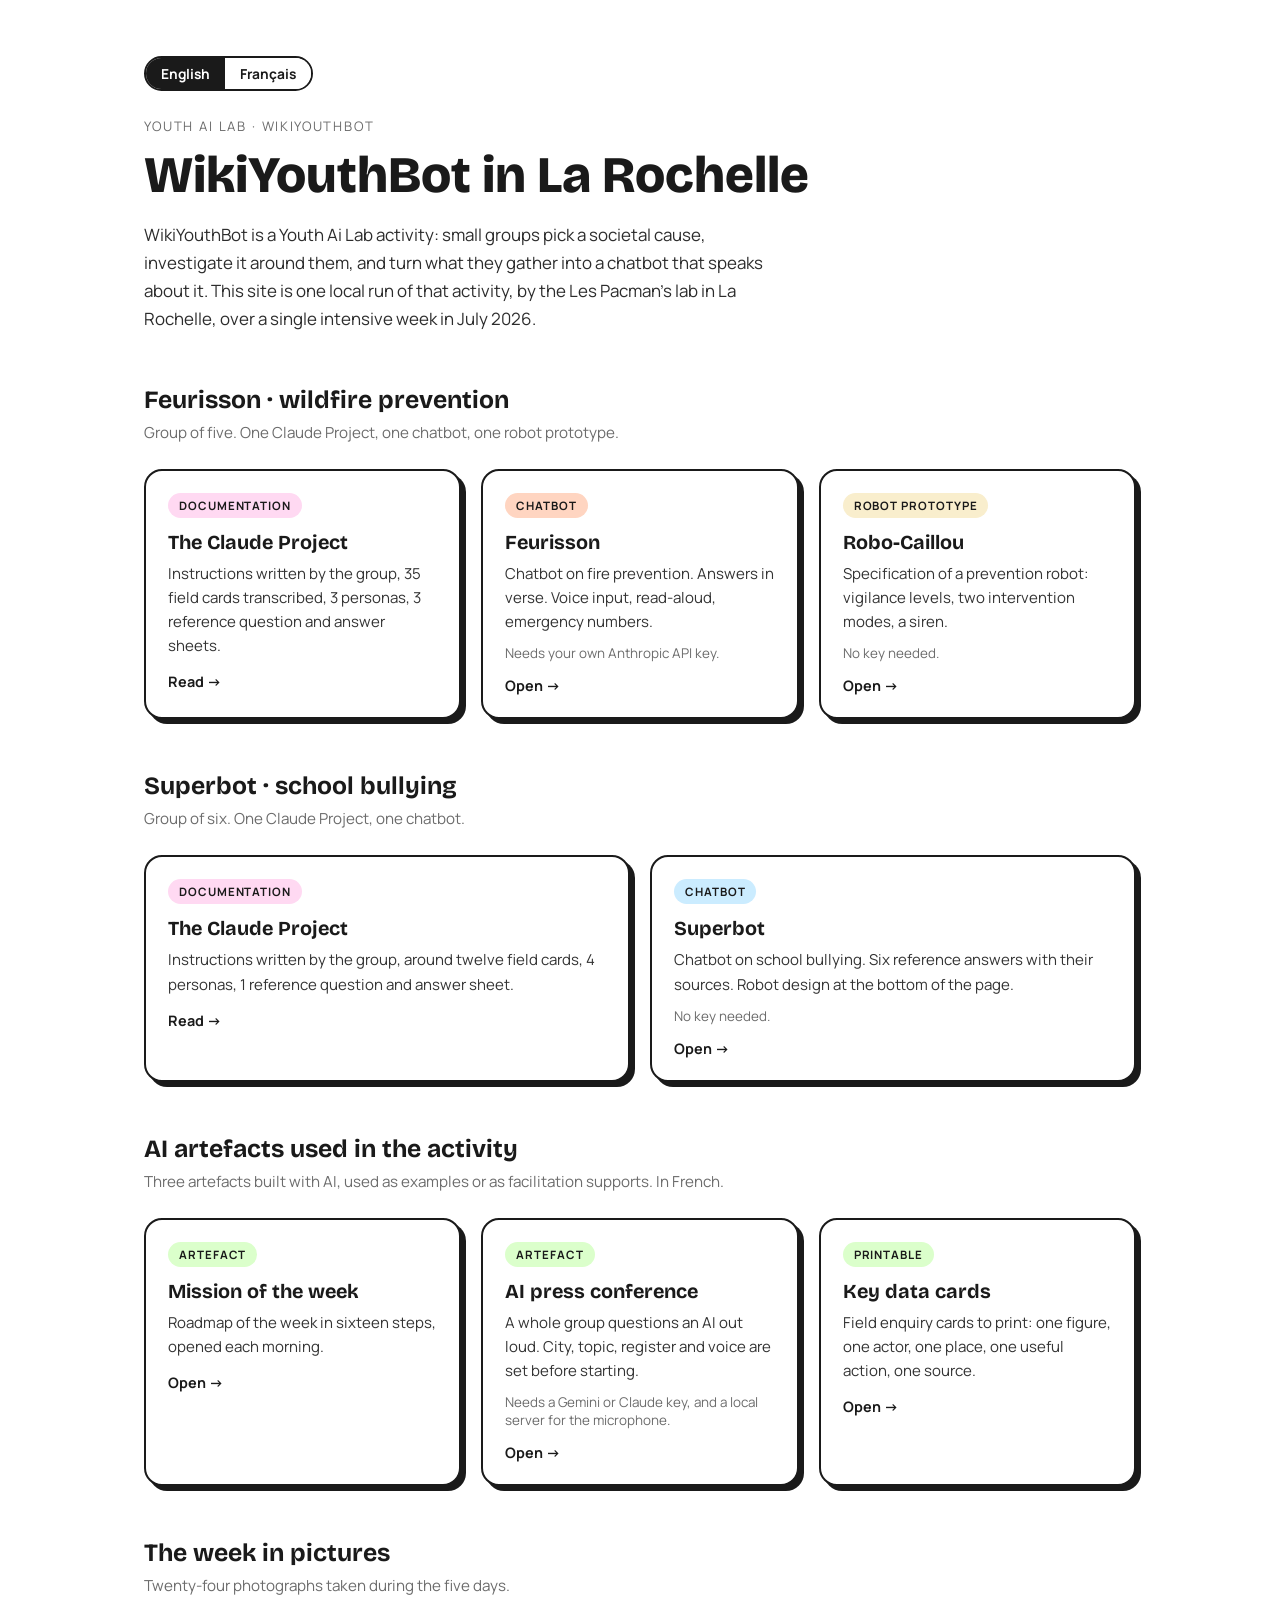
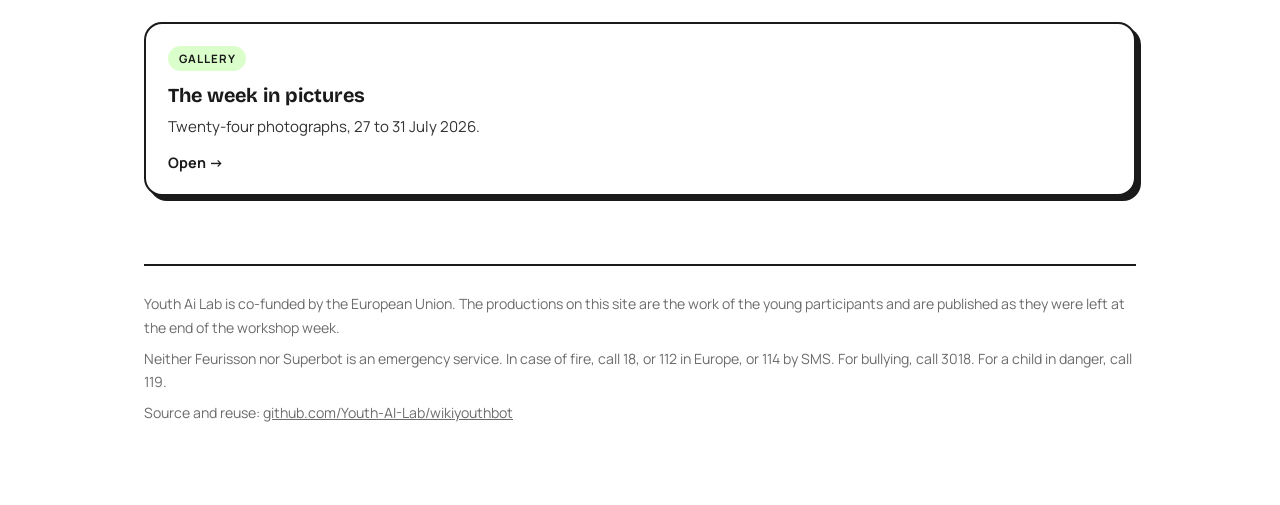
==== index.html @ 66858798 "Landing: shorter factual descriptions, gallery moved to the end" ====
<!DOCTYPE html>
<html lang="en">
<head>
<meta charset="UTF-8">
<meta name="viewport" content="width=device-width, initial-scale=1">
<title>Youth Ai Lab · WikiYouthBot</title>
<link rel="icon" href="favicon.svg">
<link rel="stylesheet" href="style.css">
<meta name="description" content="Two chatbots built by young people in La Rochelle, on wildfire prevention and school bullying, with the tools used to build them.">
<meta property="og:type" content="website">
<meta property="og:site_name" content="Youth Ai Lab">
<meta property="og:title" content="WikiYouthBot in La Rochelle">
<meta property="og:description" content="Two chatbots built by young people, on wildfire prevention and school bullying, with the tools used to build them.">
<meta property="og:url" content="https://youth-ai-lab.github.io/wikiyouthbot/">
<meta property="og:image" content="https://youth-ai-lab.github.io/wikiyouthbot/og.png">
<meta property="og:image:width" content="1200">
<meta property="og:image:height" content="630">
<meta property="og:image:alt" content="WikiYouthBot in La Rochelle, with the Feurisson flame mascot.">
<meta name="twitter:card" content="summary_large_image">
<meta name="twitter:title" content="WikiYouthBot in La Rochelle">
<meta name="twitter:description" content="Two chatbots built by young people, on wildfire prevention and school bullying.">
<meta name="twitter:image" content="https://youth-ai-lab.github.io/wikiyouthbot/og.png">
</head>
<body data-lang="en">
<div class="wrap">
  <div class="langbar" role="group" aria-label="Language">
    <button type="button" data-set="en" aria-pressed="true">English</button>
    <button type="button" data-set="fr" aria-pressed="false">Français</button>
  </div>

  <header>
    <div class="kicker">Youth Ai Lab · WikiYouthBot</div>
    <h1>
      <span lang="en">WikiYouthBot in La Rochelle</span>
      <span lang="fr">WikiYouthBot à La Rochelle</span>
    </h1>
    <p class="lede">
      <span lang="en">WikiYouthBot is a Youth Ai Lab activity: small groups pick a societal cause, investigate it around them, and turn what they gather into a chatbot that speaks about it. This site is one local run of that activity, by the Les Pacman's lab in La Rochelle, over a single intensive week in July 2026.</span>
      <span lang="fr">WikiYouthBot est une activité Youth Ai Lab : de petits groupes choisissent une cause sociétale, enquêtent dessus autour d'eux, et transforment ce qu'ils récoltent en un chatbot qui en parle. Ce site est une déclinaison locale de cette activité, par le lab Les Pacman's à La Rochelle, sur une seule semaine intensive de juillet 2026.</span>
    </p>
  </header>

  <h2>
    <span lang="en">Feurisson · wildfire prevention</span>
    <span lang="fr">Feurisson · prévention des incendies</span>
  </h2>
  <p class="sub">
    <span lang="en">Group of five. One Claude Project, one chatbot, one robot prototype.</span>
    <span lang="fr">Groupe de cinq. Un Claude Project, un chatbot, un prototype de robot.</span>
  </p>

  <div class="grid">
    <a class="card" href="projects/feurisson/">
      <span class="tag t-doc"><span lang="en">Documentation</span><span lang="fr">Documentation</span></span>
      <h3><span lang="en">The Claude Project</span><span lang="fr">Le Claude Project</span></h3>
      <p>
        <span lang="en">Instructions written by the group, 35 field cards transcribed, 3 personas, 3 reference question and answer sheets.</span>
        <span lang="fr">Consignes écrites par le groupe, 35 fiches de terrain transcrites, 3 personas, 3 fiches question-réponse.</span>
      </p>
      <span class="more"><span lang="en">Read →</span><span lang="fr">Lire →</span></span>
    </a>

    <a class="card" href="france/feurisson/">
      <span class="tag t-fire"><span lang="en">Chatbot</span><span lang="fr">Chatbot</span></span>
      <h3>Feurisson</h3>
      <p>
        <span lang="en">Chatbot on fire prevention. Answers in verse. Voice input, read-aloud, emergency numbers.</span>
        <span lang="fr">Chatbot sur la prévention des incendies. Répond en vers. Entrée vocale, lecture à voix haute, numéros d'urgence.</span>
      </p>
      <span class="note"><span lang="en">Needs your own Anthropic API key.</span><span lang="fr">Demande votre propre clé API Anthropic.</span></span>
      <span class="more"><span lang="en">Open →</span><span lang="fr">Ouvrir →</span></span>
    </a>

    <a class="card" href="france/robo-caillou/">
      <span class="tag t-robot"><span lang="en">Robot prototype</span><span lang="fr">Prototype de robot</span></span>
      <h3>Robo-Caillou</h3>
      <p>
        <span lang="en">Specification of a prevention robot: vigilance levels, two intervention modes, a siren.</span>
        <span lang="fr">Spécification d'un robot de prévention : niveaux de vigilance, deux modes d'intervention, une sirène.</span>
      </p>
      <span class="note"><span lang="en">No key needed.</span><span lang="fr">Sans clé.</span></span>
      <span class="more"><span lang="en">Open →</span><span lang="fr">Ouvrir →</span></span>
    </a>

  </div>

  <h2>
    <span lang="en">Superbot · school bullying</span>
    <span lang="fr">Superbot · harcèlement scolaire</span>
  </h2>
  <p class="sub">
    <span lang="en">Group of six. One Claude Project, one chatbot.</span>
    <span lang="fr">Groupe de six. Un Claude Project, un chatbot.</span>
  </p>

  <div class="grid">
    <a class="card" href="projects/superbot/">
      <span class="tag t-doc"><span lang="en">Documentation</span><span lang="fr">Documentation</span></span>
      <h3><span lang="en">The Claude Project</span><span lang="fr">Le Claude Project</span></h3>
      <p>
        <span lang="en">Instructions written by the group, around twelve field cards, 4 personas, 1 reference question and answer sheet.</span>
        <span lang="fr">Consignes écrites par le groupe, une douzaine de fiches de terrain, 4 personas, 1 fiche question-réponse.</span>
      </p>
      <span class="more"><span lang="en">Read →</span><span lang="fr">Lire →</span></span>
    </a>

    <a class="card" href="france/superbot/">
      <span class="tag t-bully"><span lang="en">Chatbot</span><span lang="fr">Chatbot</span></span>
      <h3>Superbot</h3>
      <p>
        <span lang="en">Chatbot on school bullying. Six reference answers with their sources. Robot design at the bottom of the page.</span>
        <span lang="fr">Chatbot sur le harcèlement scolaire. Six réponses de référence avec leurs sources. Le robot imaginé par le groupe est en bas de page.</span>
      </p>
      <span class="note"><span lang="en">No key needed.</span><span lang="fr">Sans clé.</span></span>
      <span class="more"><span lang="en">Open →</span><span lang="fr">Ouvrir →</span></span>
    </a>

  </div>

  <h2>
    <span lang="en">AI artefacts used in the activity</span>
    <span lang="fr">Les artefacts IA utilisés dans l'activité</span>
  </h2>
  <p class="sub">
    <span lang="en">Three artefacts built with AI, used as examples or as facilitation supports. In French.</span>
    <span lang="fr">Trois artefacts construits avec l'IA, utilisés comme exemple ou comme facilitateur. En français.</span>
  </p>

  <div class="grid">
    <a class="card" href="tools/mission/">
      <span class="tag t-kit"><span lang="en">Artefact</span><span lang="fr">Artefact</span></span>
      <h3><span lang="en">Mission of the week</span><span lang="fr">La mission de la semaine</span></h3>
      <p>
        <span lang="en">Roadmap of the week in sixteen steps, opened each morning.</span>
        <span lang="fr">Feuille de route de la semaine en seize étapes, ouverte chaque matin.</span>
      </p>
      <span class="more"><span lang="en">Open →</span><span lang="fr">Ouvrir →</span></span>
    </a>

    <a class="card" href="tools/press-conference/">
      <span class="tag t-kit"><span lang="en">Artefact</span><span lang="fr">Artefact</span></span>
      <h3><span lang="en">AI press conference</span><span lang="fr">La conférence de presse IA</span></h3>
      <p>
        <span lang="en">A whole group questions an AI out loud. City, topic, register and voice are set before starting.</span>
        <span lang="fr">Un groupe entier interroge une IA à voix haute. Ville, sujet, registre et voix se règlent avant de commencer.</span>
      </p>
      <span class="note"><span lang="en">Needs a Gemini or Claude key, and a local server for the microphone.</span><span lang="fr">Demande une clé Gemini ou Claude, et un serveur local pour le micro.</span></span>
      <span class="more"><span lang="en">Open →</span><span lang="fr">Ouvrir →</span></span>
    </a>

    <a class="card" href="tools/key-data-cards/">
      <span class="tag t-kit"><span lang="en">Printable</span><span lang="fr">Imprimable</span></span>
      <h3><span lang="en">Key data cards</span><span lang="fr">Les bristols données clés</span></h3>
      <p>
        <span lang="en">Field enquiry cards to print: one figure, one actor, one place, one useful action, one source.</span>
        <span lang="fr">Fiches d'enquête à imprimer : un chiffre, un acteur, un lieu, un geste utile, une source.</span>
      </p>
      <span class="more"><span lang="en">Open →</span><span lang="fr">Ouvrir →</span></span>
    </a>
  </div>

  <h2>
    <span lang="en">The week in pictures</span>
    <span lang="fr">La semaine en images</span>
  </h2>
  <p class="sub">
    <span lang="en">Twenty-four photographs taken during the five days.</span>
    <span lang="fr">Vingt-quatre photographies prises pendant les cinq jours.</span>
  </p>

  <div class="grid">
    <a class="card" href="gallery/">
      <span class="tag t-kit"><span lang="en">Gallery</span><span lang="fr">Galerie</span></span>
      <h3><span lang="en">The week in pictures</span><span lang="fr">La semaine en images</span></h3>
      <p>
        <span lang="en">Twenty-four photographs, 27 to 31 July 2026.</span>
        <span lang="fr">Vingt-quatre photographies, du 27 au 31 juillet 2026.</span>
      </p>
      <span class="more"><span lang="en">Open →</span><span lang="fr">Ouvrir →</span></span>
    </a>
  </div>

  <footer>
    <p>
      <span lang="en">Youth Ai Lab is co-funded by the European Union. The productions on this site are the work of the young participants and are published as they were left at the end of the workshop week.</span>
      <span lang="fr">Youth Ai Lab est cofinancé par l'Union européenne. Les productions de ce site sont le travail des jeunes participants et sont publiées telles qu'ils les ont laissées à la fin de la semaine.</span>
    </p>
    <p>
      <span lang="en">Neither Feurisson nor Superbot is an emergency service. In case of fire, call 18, or 112 in Europe, or 114 by SMS. For bullying, call 3018. For a child in danger, call 119.</span>
      <span lang="fr">Ni Feurisson ni Superbot ne sont des services de secours. En cas d'incendie, appelez le 18, le 112 en Europe, ou le 114 par SMS. Pour le harcèlement, le 3018. Pour un enfant en danger, le 119.</span>
    </p>
    <p>
      <span lang="en">Source and reuse: </span><span lang="fr">Sources et réutilisation : </span><a href="https://github.com/Youth-AI-Lab/wikiyouthbot">github.com/Youth-AI-Lab/wikiyouthbot</a>
    </p>
  </footer>
</div>

<script>
(function(){
  var boutons = document.querySelectorAll('.langbar button');
  function appliquer(l){
    document.body.dataset.lang = l;
    document.documentElement.lang = l;
    boutons.forEach(function(o){ o.setAttribute('aria-pressed', String(o.dataset.set === l)); });
  }
  boutons.forEach(function(b){
    b.addEventListener('click', function(){
      appliquer(b.dataset.set);
      try { localStorage.setItem('wyb-lang', b.dataset.set); } catch (e) {}
    });
  });
  var memo;
  try { memo = localStorage.getItem('wyb-lang'); } catch (e) {}
  if (memo === 'fr' || memo === 'en') { appliquer(memo); }
})();
</script>
</body>
</html>
---- style.css ----
@import url('https://fonts.googleapis.com/css2?family=Bricolage+Grotesque:wght@400;500;700;800&family=Manrope:wght@400;500;600;700&display=swap');

:root {
  --bg: #ffffff;
  --ink: #1a1a1a;
  --soft: #6c6c6c;
  --green-soft: #dbffcb;
  --pink-soft: #ffd9f2;
  --yellow-soft: #f9eecd;
  --orange-soft: #ffd5c1;
  --blue-soft: #cbecff;
}

* { box-sizing: border-box; margin: 0; padding: 0; }

html, body {
  background: var(--bg);
  font-family: 'Manrope', system-ui, sans-serif;
  color: var(--ink);
}

.wrap { max-width: 1040px; margin: 0 auto; padding: 56px 24px 80px; }

.langbar {
  display: inline-flex; border: 2px solid var(--ink); border-radius: 999px;
  overflow: hidden; margin-bottom: 26px;
}
.langbar button {
  font: inherit; font-size: .86rem; font-weight: 700; padding: 6px 15px;
  border: 0; background: #fff; color: var(--ink); cursor: pointer;
}
.langbar button[aria-pressed="true"] { background: var(--ink); color: #fff; }

body[data-lang="en"] [lang="fr"], body[data-lang="fr"] [lang="en"] { display: none; }

header { margin-bottom: 44px; }

.kicker {
  font-size: .82rem; letter-spacing: .14em; text-transform: uppercase;
  color: var(--soft); margin-bottom: 14px;
}

h1 {
  font-family: 'Bricolage Grotesque', system-ui, sans-serif;
  font-size: clamp(2.1rem, 5vw, 3.2rem); font-weight: 800;
  line-height: 1.05; margin-bottom: 18px;
}

.lede { font-size: 1.06rem; line-height: 1.65; max-width: 62ch; color: #2c2c2c; }
.lede + .lede { margin-top: 14px; }

h2 {
  font-family: 'Bricolage Grotesque', system-ui, sans-serif;
  font-size: 1.55rem; font-weight: 700; margin: 52px 0 6px;
}

.sub { color: var(--soft); font-size: .95rem; margin-bottom: 24px; max-width: 68ch; line-height: 1.6; }

.grid { display: grid; grid-template-columns: repeat(auto-fit, minmax(272px, 1fr)); gap: 20px; }

.card {
  display: block; text-decoration: none; color: inherit; background: #fff;
  border: 2px solid var(--ink); border-radius: 18px; padding: 22px;
  box-shadow: 5px 5px 0 var(--ink);
  transition: transform .15s ease, box-shadow .15s ease;
}
.card:hover { transform: translate(-2px, -2px); box-shadow: 7px 7px 0 var(--ink); }

.card .tag {
  display: inline-block; font-size: .72rem; font-weight: 700; letter-spacing: .08em;
  text-transform: uppercase; padding: 5px 11px; border-radius: 999px; margin-bottom: 13px;
}
.t-fire { background: var(--orange-soft); }
.t-bully { background: var(--blue-soft); }
.t-robot { background: var(--yellow-soft); }
.t-doc { background: var(--pink-soft); }
.t-kit { background: var(--green-soft); }

.card h3 {
  font-family: 'Bricolage Grotesque', system-ui, sans-serif;
  font-size: 1.24rem; font-weight: 700; margin-bottom: 8px;
}
.card p { font-size: .94rem; line-height: 1.6; color: #333; }
.card .note { display: block; margin-top: 10px; font-size: .84rem; color: var(--soft); }
.card .more { margin-top: 14px; display: block; font-weight: 700; font-size: .9rem; }

footer {
  margin-top: 68px; padding-top: 26px; border-top: 2px solid var(--ink);
  font-size: .88rem; color: var(--soft); line-height: 1.65;
}
footer p + p { margin-top: 8px; }
footer a { color: inherit; }

@media (max-width: 640px) { .wrap { padding: 36px 18px 60px; } }
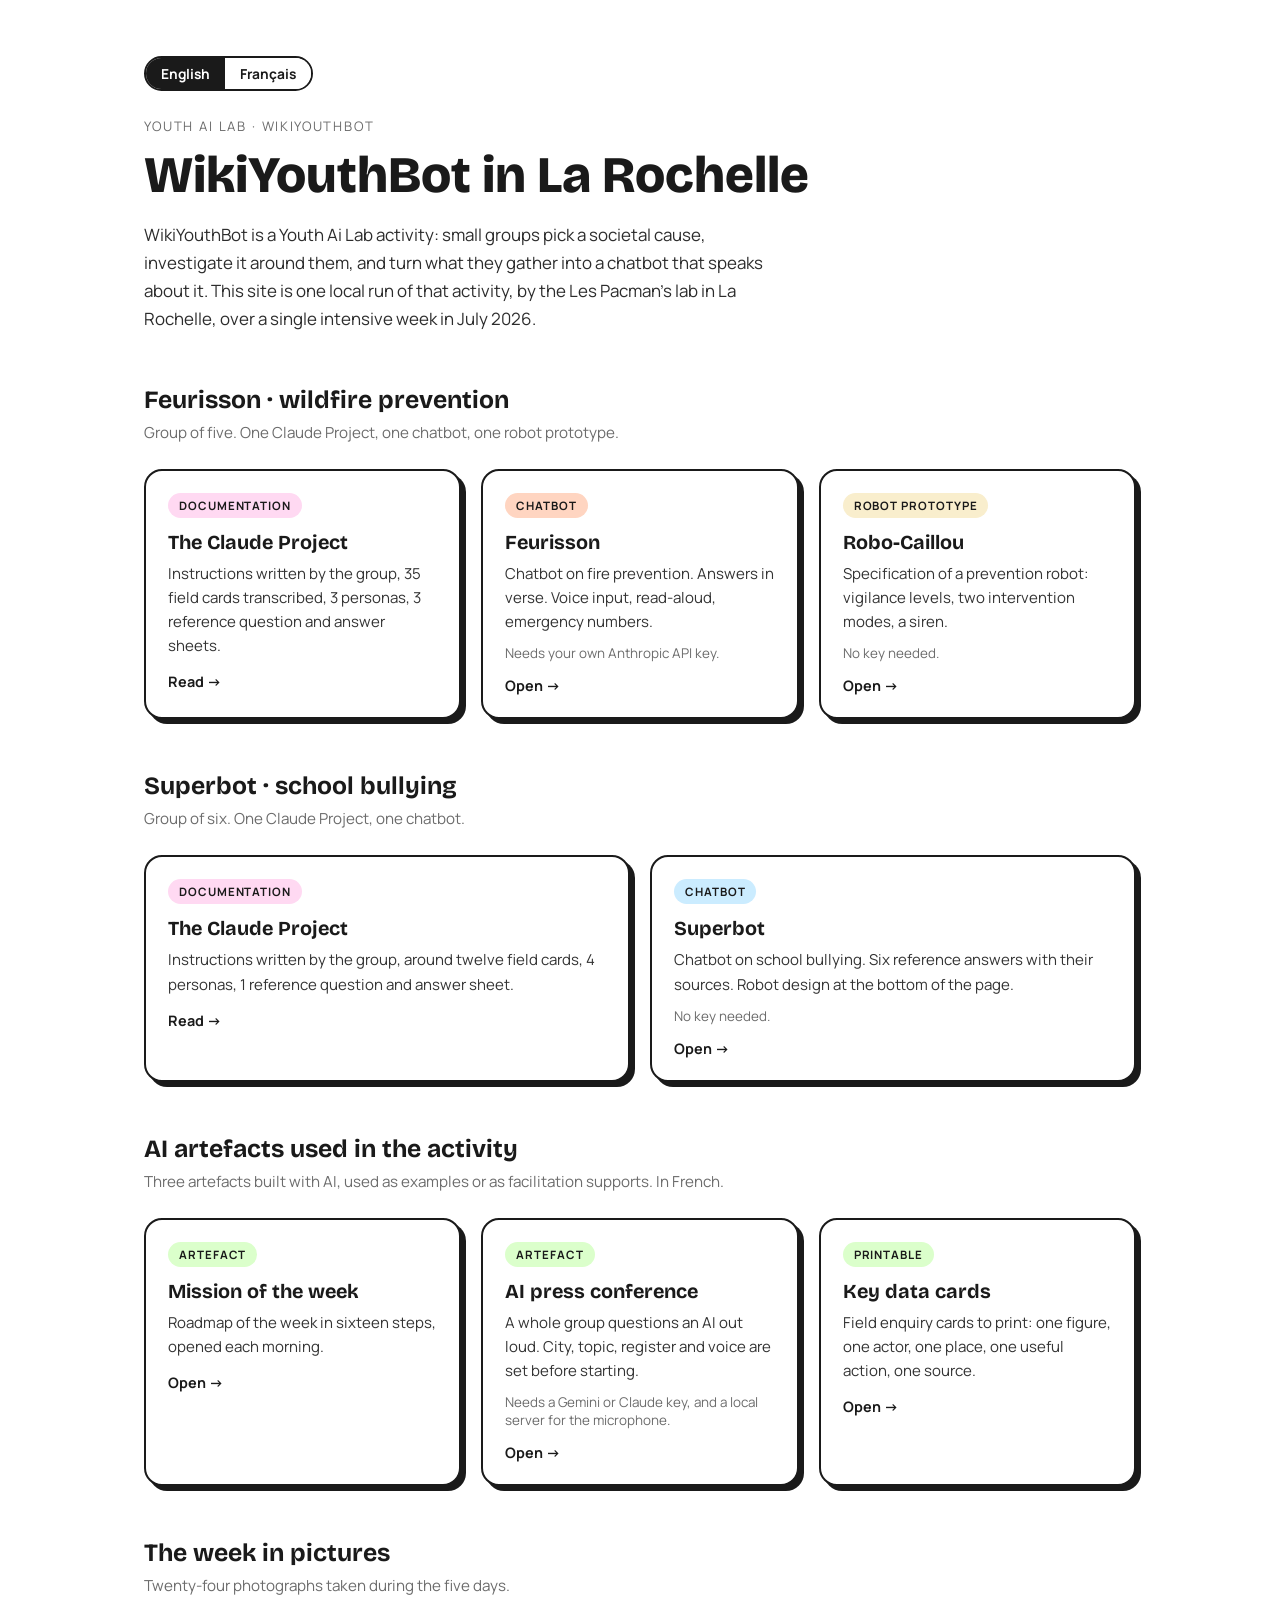
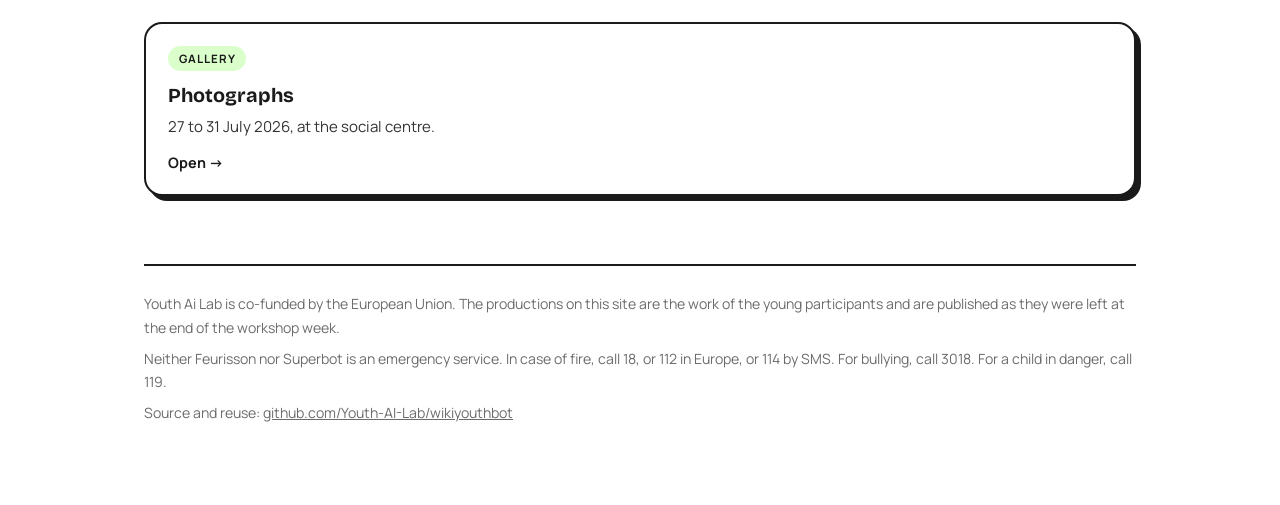
==== commit 2858cfe6: "Landing: remove the duplicate wording on the gallery card" ====
--- a/index.html
+++ b/index.html
@@ -171,10 +171,10 @@
   <div class="grid">
     <a class="card" href="gallery/">
       <span class="tag t-kit"><span lang="en">Gallery</span><span lang="fr">Galerie</span></span>
-      <h3><span lang="en">The week in pictures</span><span lang="fr">La semaine en images</span></h3>
-      <p>
-        <span lang="en">Twenty-four photographs, 27 to 31 July 2026.</span>
-        <span lang="fr">Vingt-quatre photographies, du 27 au 31 juillet 2026.</span>
+      <h3><span lang="en">Photographs</span><span lang="fr">Photographies</span></h3>
+      <p>
+        <span lang="en">27 to 31 July 2026, at the social centre.</span>
+        <span lang="fr">Du 27 au 31 juillet 2026, au centre social.</span>
       </p>
       <span class="more"><span lang="en">Open →</span><span lang="fr">Ouvrir →</span></span>
     </a>
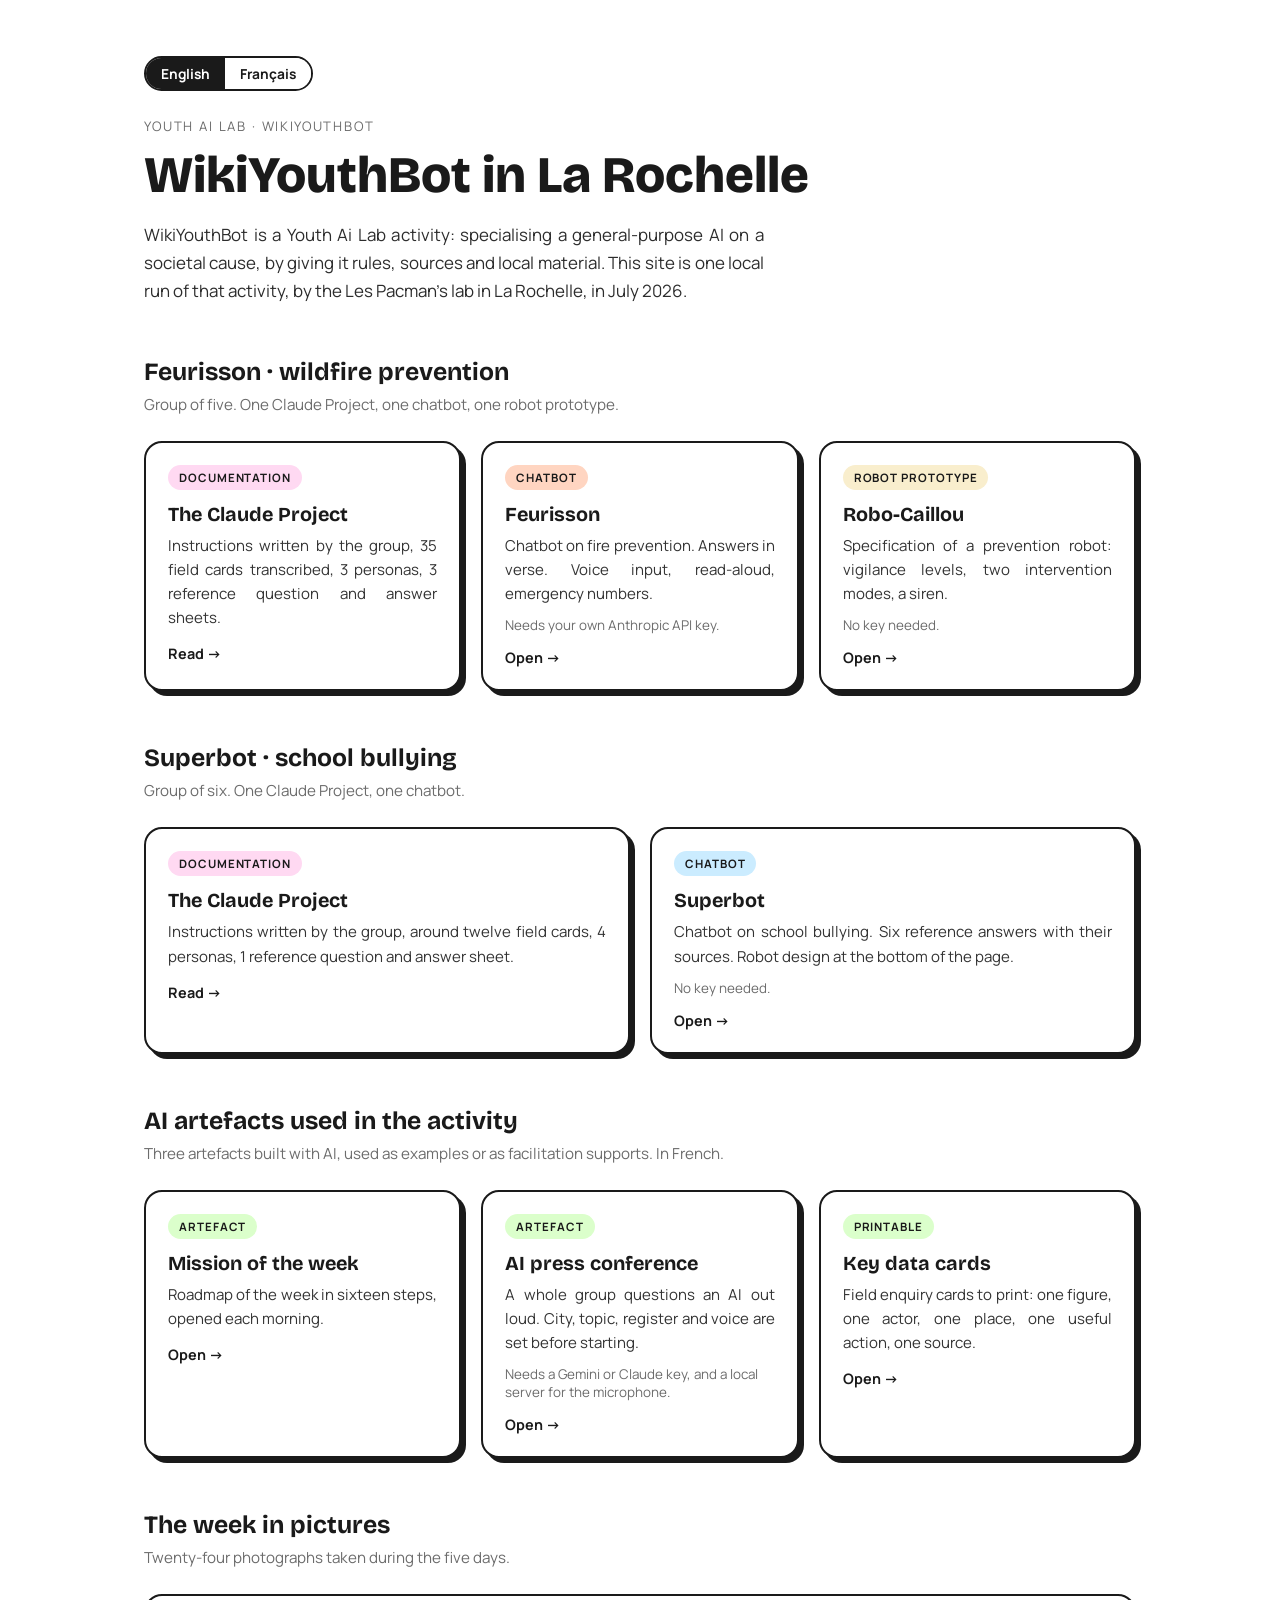
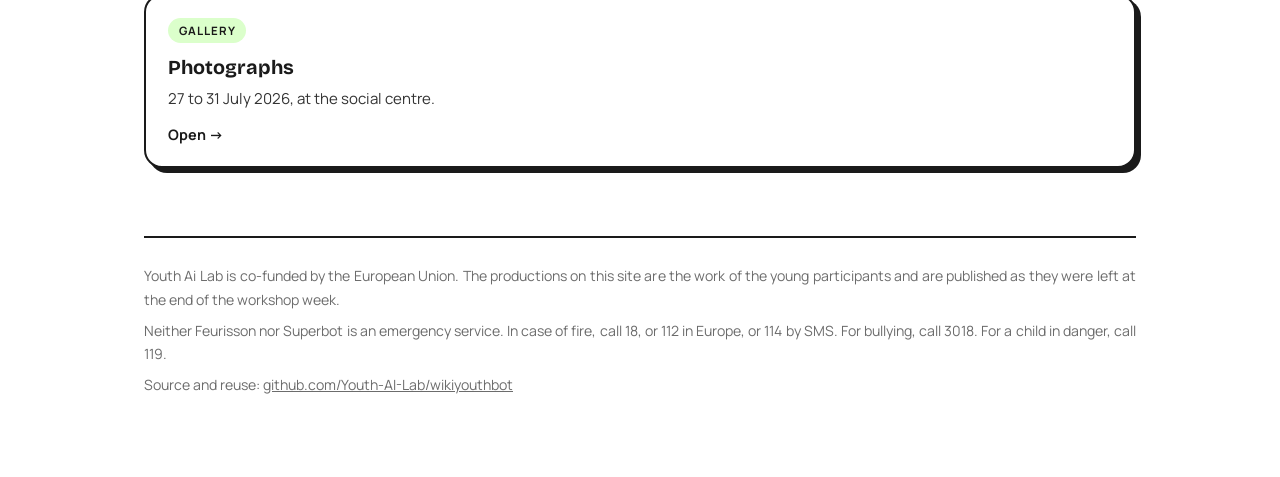
==== commit 712fdd15: "Landing: keep only the objective in the intro" ====
--- a/index.html
+++ b/index.html
@@ -35,8 +35,8 @@
       <span lang="fr">WikiYouthBot à La Rochelle</span>
     </h1>
     <p class="lede">
-      <span lang="en">WikiYouthBot is a Youth Ai Lab activity: small groups pick a societal cause, investigate it around them, and turn what they gather into a chatbot that speaks about it. This site is one local run of that activity, by the Les Pacman's lab in La Rochelle, over a single intensive week in July 2026.</span>
-      <span lang="fr">WikiYouthBot est une activité Youth Ai Lab : de petits groupes choisissent une cause sociétale, enquêtent dessus autour d'eux, et transforment ce qu'ils récoltent en un chatbot qui en parle. Ce site est une déclinaison locale de cette activité, par le lab Les Pacman's à La Rochelle, sur une seule semaine intensive de juillet 2026.</span>
+      <span lang="en">WikiYouthBot is a Youth Ai Lab activity: specialising a general-purpose AI on a societal cause, by giving it rules, sources and local material. This site is one local run of that activity, by the Les Pacman's lab in La Rochelle, in July 2026.</span>
+      <span lang="fr">WikiYouthBot est une activité Youth Ai Lab : spécialiser une IA généraliste sur une cause sociétale, en lui donnant des règles, des sources et une matière locale. Ce site est une déclinaison locale de cette activité, par le lab Les Pacman's à La Rochelle, en juillet 2026.</span>
     </p>
   </header>
 
--- a/style.css
+++ b/style.css
@@ -46,7 +46,8 @@
   line-height: 1.05; margin-bottom: 18px;
 }
 
-.lede { font-size: 1.06rem; line-height: 1.65; max-width: 62ch; color: #2c2c2c; }
+.lede { font-size: 1.06rem; line-height: 1.65; max-width: 62ch; color: #2c2c2c;
+        text-align: justify; text-justify: inter-word; hyphens: auto; }
 .lede + .lede { margin-top: 14px; }
 
 h2 {
@@ -54,7 +55,8 @@
   font-size: 1.55rem; font-weight: 700; margin: 52px 0 6px;
 }
 
-.sub { color: var(--soft); font-size: .95rem; margin-bottom: 24px; max-width: 68ch; line-height: 1.6; }
+.sub { color: var(--soft); font-size: .95rem; margin-bottom: 24px; max-width: 68ch; line-height: 1.6;
+       text-align: justify; text-justify: inter-word; hyphens: auto; }
 
 .grid { display: grid; grid-template-columns: repeat(auto-fit, minmax(272px, 1fr)); gap: 20px; }
 
@@ -80,13 +82,15 @@
   font-family: 'Bricolage Grotesque', system-ui, sans-serif;
   font-size: 1.24rem; font-weight: 700; margin-bottom: 8px;
 }
-.card p { font-size: .94rem; line-height: 1.6; color: #333; }
+.card p { font-size: .94rem; line-height: 1.6; color: #333;
+          text-align: justify; text-justify: inter-word; hyphens: auto; }
 .card .note { display: block; margin-top: 10px; font-size: .84rem; color: var(--soft); }
 .card .more { margin-top: 14px; display: block; font-weight: 700; font-size: .9rem; }
 
 footer {
   margin-top: 68px; padding-top: 26px; border-top: 2px solid var(--ink);
   font-size: .88rem; color: var(--soft); line-height: 1.65;
+  text-align: justify; text-justify: inter-word; hyphens: auto;
 }
 footer p + p { margin-top: 8px; }
 footer a { color: inherit; }
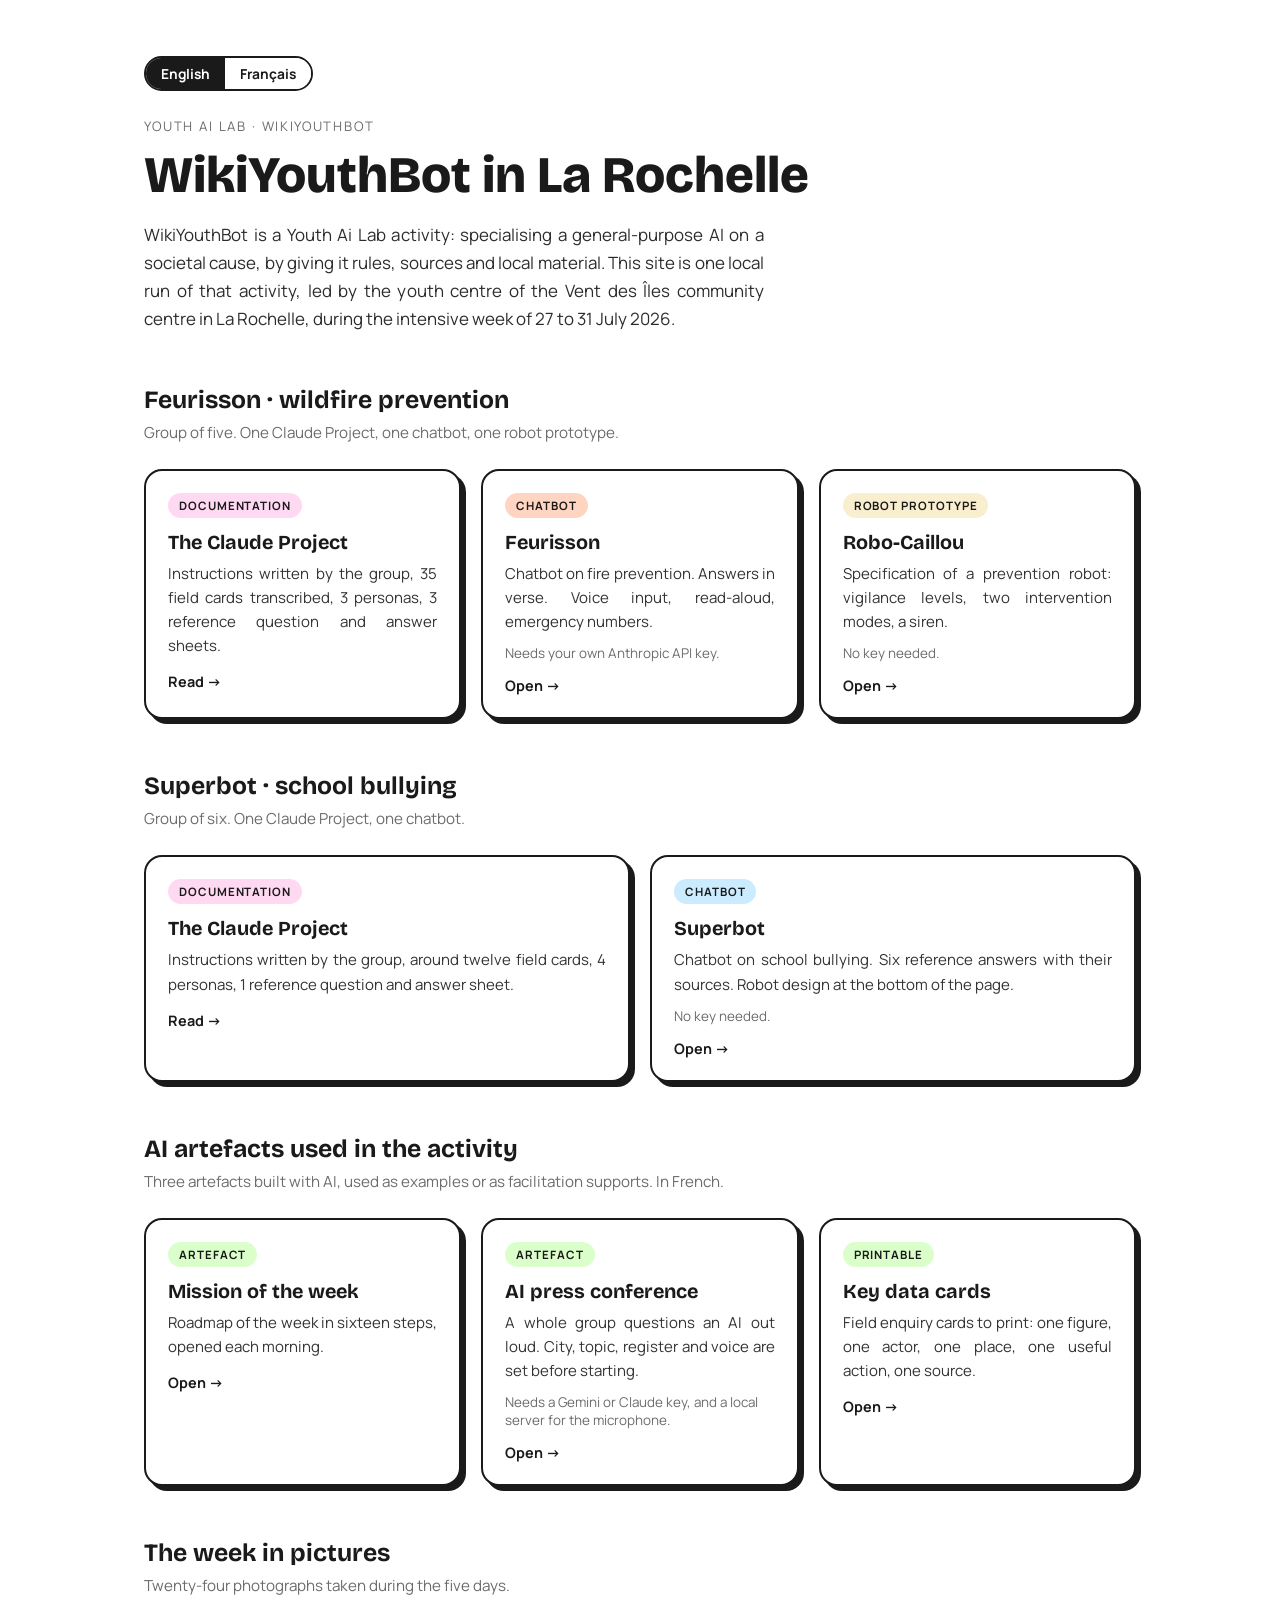
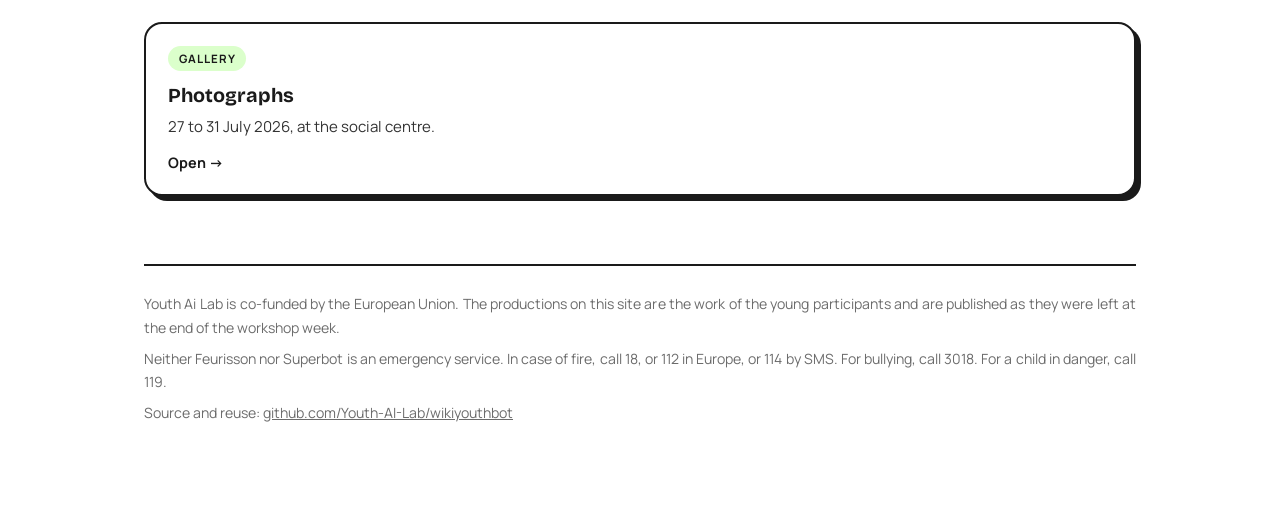
==== commit 36f26e90: "Landing: name the youth centre and the exact week" ====
--- a/index.html
+++ b/index.html
@@ -35,8 +35,8 @@
       <span lang="fr">WikiYouthBot à La Rochelle</span>
     </h1>
     <p class="lede">
-      <span lang="en">WikiYouthBot is a Youth Ai Lab activity: specialising a general-purpose AI on a societal cause, by giving it rules, sources and local material. This site is one local run of that activity, by the Les Pacman's lab in La Rochelle, in July 2026.</span>
-      <span lang="fr">WikiYouthBot est une activité Youth Ai Lab : spécialiser une IA généraliste sur une cause sociétale, en lui donnant des règles, des sources et une matière locale. Ce site est une déclinaison locale de cette activité, par le lab Les Pacman's à La Rochelle, en juillet 2026.</span>
+      <span lang="en">WikiYouthBot is a Youth Ai Lab activity: specialising a general-purpose AI on a societal cause, by giving it rules, sources and local material. This site is one local run of that activity, led by the youth centre of the Vent des Îles community centre in La Rochelle, during the intensive week of 27 to 31 July 2026.</span>
+      <span lang="fr">WikiYouthBot est une activité Youth Ai Lab : spécialiser une IA généraliste sur une cause sociétale, en lui donnant des règles, des sources et une matière locale. Ce site est une déclinaison locale de cette activité, menée par le Local jeune du centre social Vent des Îles à La Rochelle, sur la semaine intensive du 27 au 31 juillet 2026.</span>
     </p>
   </header>
 
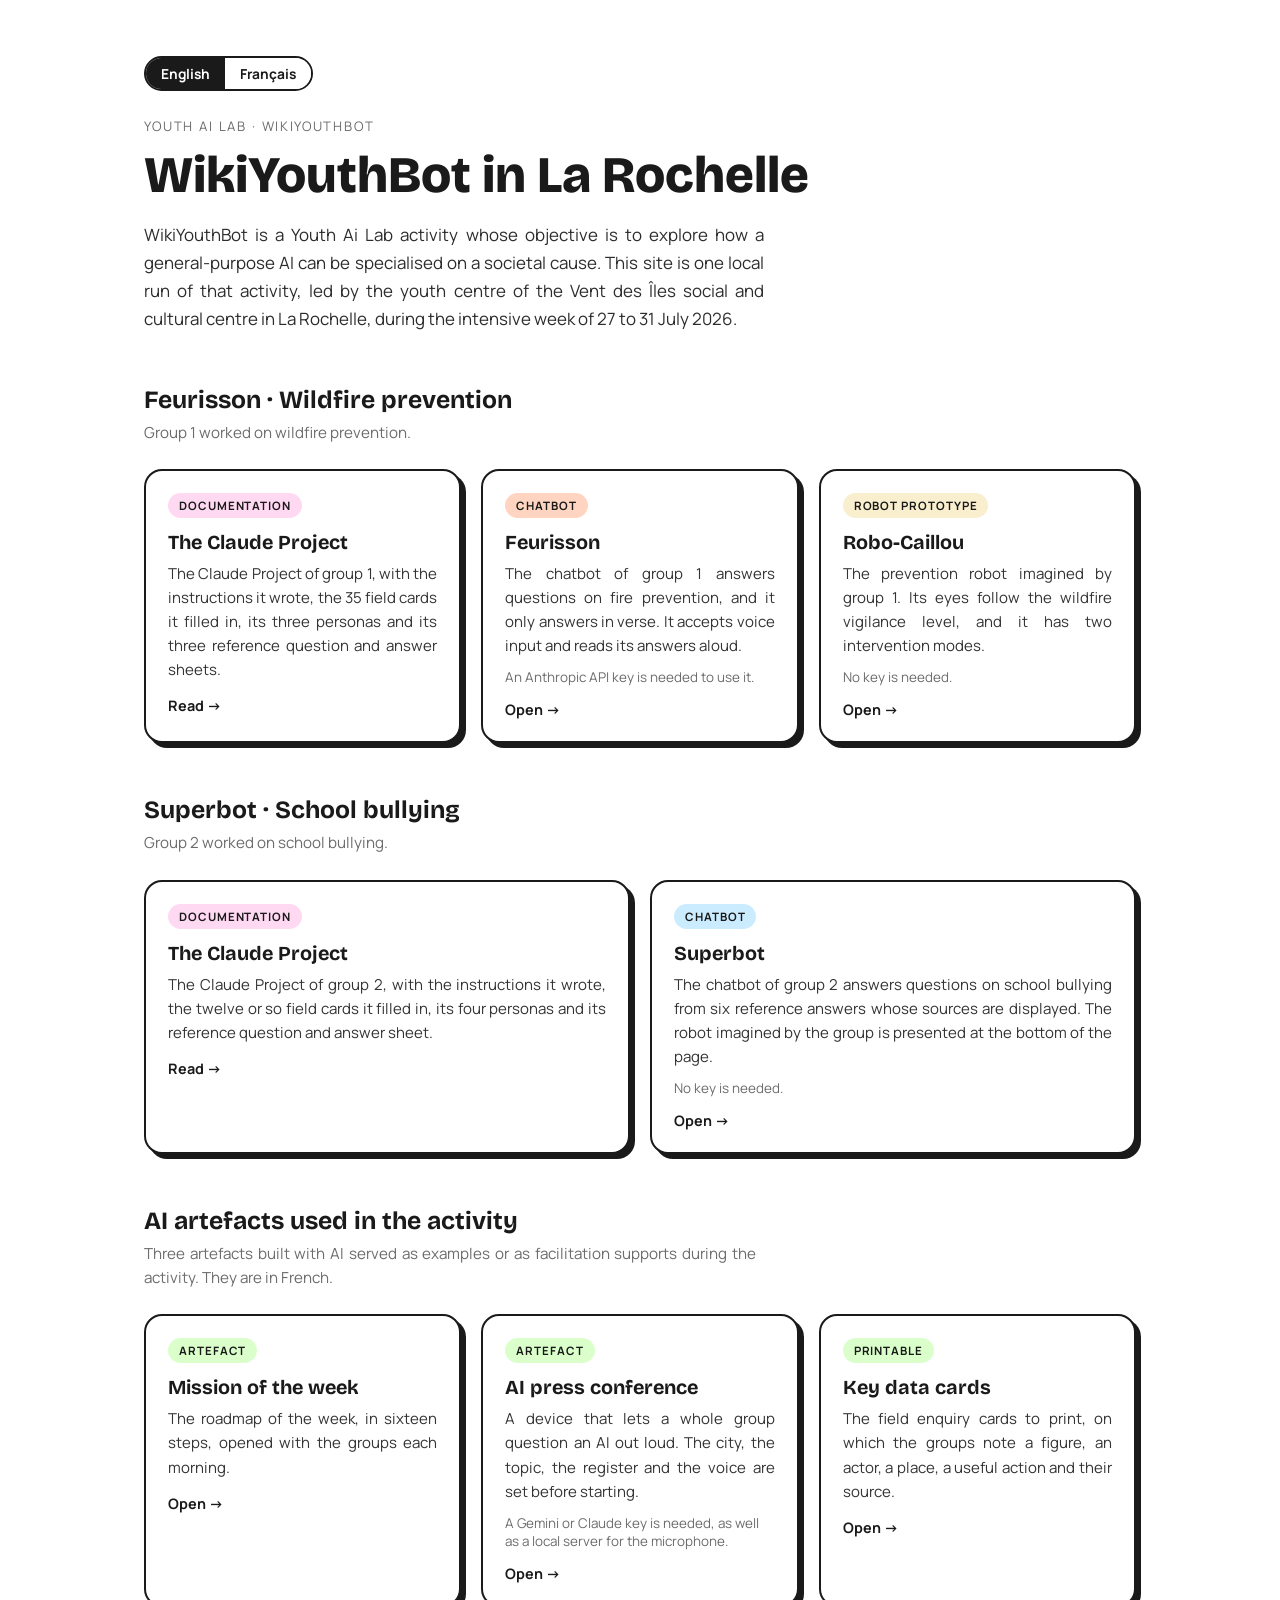
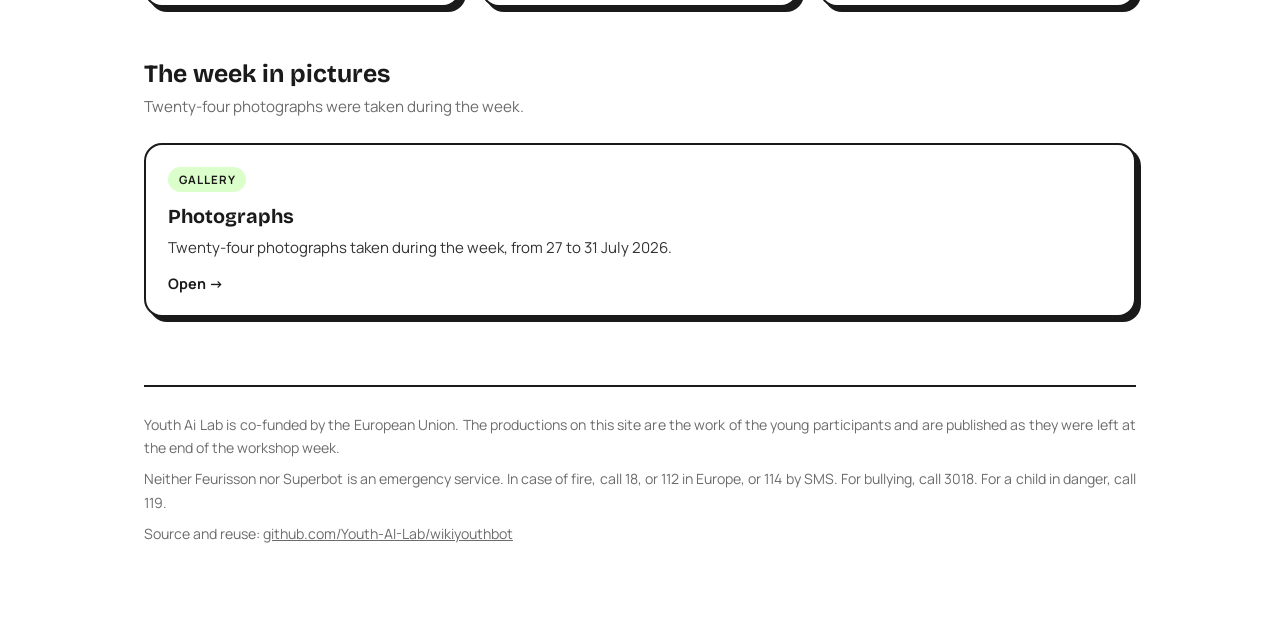
==== commit b3e7862f: "Landing: full sentences, group numbers in the subtitles, capitalised section titles" ====
--- a/index.html
+++ b/index.html
@@ -35,18 +35,18 @@
       <span lang="fr">WikiYouthBot à La Rochelle</span>
     </h1>
     <p class="lede">
-      <span lang="en">WikiYouthBot is a Youth Ai Lab activity: specialising a general-purpose AI on a societal cause, by giving it rules, sources and local material. This site is one local run of that activity, led by the youth centre of the Vent des Îles community centre in La Rochelle, during the intensive week of 27 to 31 July 2026.</span>
-      <span lang="fr">WikiYouthBot est une activité Youth Ai Lab : spécialiser une IA généraliste sur une cause sociétale, en lui donnant des règles, des sources et une matière locale. Ce site est une déclinaison locale de cette activité, menée par le Local jeune du centre social Vent des Îles à La Rochelle, sur la semaine intensive du 27 au 31 juillet 2026.</span>
+      <span lang="en">WikiYouthBot is a Youth Ai Lab activity whose objective is to explore how a general-purpose AI can be specialised on a societal cause. This site is one local run of that activity, led by the youth centre of the Vent des Îles social and cultural centre in La Rochelle, during the intensive week of 27 to 31 July 2026.</span>
+      <span lang="fr">WikiYouthBot est une activité Youth Ai Lab dont l'objectif est d'explorer la spécialisation d'une IA généraliste sur une cause sociétale. Ce site est une déclinaison locale de cette activité, menée par le Local jeune du Centre social et culturel Vent des Îles à La Rochelle, sur la semaine intensive du 27 au 31 juillet 2026.</span>
     </p>
   </header>
 
   <h2>
-    <span lang="en">Feurisson · wildfire prevention</span>
-    <span lang="fr">Feurisson · prévention des incendies</span>
-  </h2>
-  <p class="sub">
-    <span lang="en">Group of five. One Claude Project, one chatbot, one robot prototype.</span>
-    <span lang="fr">Groupe de cinq. Un Claude Project, un chatbot, un prototype de robot.</span>
+    <span lang="en">Feurisson · Wildfire prevention</span>
+    <span lang="fr">Feurisson · Prévention des incendies</span>
+  </h2>
+  <p class="sub">
+    <span lang="en">Group 1 worked on wildfire prevention.</span>
+    <span lang="fr">Le groupe 1 a travaillé sur la prévention des incendies.</span>
   </p>
 
   <div class="grid">
@@ -54,8 +54,8 @@
       <span class="tag t-doc"><span lang="en">Documentation</span><span lang="fr">Documentation</span></span>
       <h3><span lang="en">The Claude Project</span><span lang="fr">Le Claude Project</span></h3>
       <p>
-        <span lang="en">Instructions written by the group, 35 field cards transcribed, 3 personas, 3 reference question and answer sheets.</span>
-        <span lang="fr">Consignes écrites par le groupe, 35 fiches de terrain transcrites, 3 personas, 3 fiches question-réponse.</span>
+        <span lang="en">The Claude Project of group 1, with the instructions it wrote, the 35 field cards it filled in, its three personas and its three reference question and answer sheets.</span>
+        <span lang="fr">Le Claude Project du groupe 1, avec les consignes qu'il a écrites, les 35 fiches de terrain qu'il a remplies, ses trois personas et ses trois fiches question-réponse.</span>
       </p>
       <span class="more"><span lang="en">Read →</span><span lang="fr">Lire →</span></span>
     </a>
@@ -64,10 +64,10 @@
       <span class="tag t-fire"><span lang="en">Chatbot</span><span lang="fr">Chatbot</span></span>
       <h3>Feurisson</h3>
       <p>
-        <span lang="en">Chatbot on fire prevention. Answers in verse. Voice input, read-aloud, emergency numbers.</span>
-        <span lang="fr">Chatbot sur la prévention des incendies. Répond en vers. Entrée vocale, lecture à voix haute, numéros d'urgence.</span>
-      </p>
-      <span class="note"><span lang="en">Needs your own Anthropic API key.</span><span lang="fr">Demande votre propre clé API Anthropic.</span></span>
+        <span lang="en">The chatbot of group 1 answers questions on fire prevention, and it only answers in verse. It accepts voice input and reads its answers aloud.</span>
+        <span lang="fr">Le chatbot du groupe 1 répond aux questions sur la prévention des incendies, et il ne répond qu'en vers. Il accepte la dictée vocale et lit ses réponses à voix haute.</span>
+      </p>
+      <span class="note"><span lang="en">An Anthropic API key is needed to use it.</span><span lang="fr">Une clé API Anthropic est nécessaire pour l'utiliser.</span></span>
       <span class="more"><span lang="en">Open →</span><span lang="fr">Ouvrir →</span></span>
     </a>
 
@@ -75,22 +75,22 @@
       <span class="tag t-robot"><span lang="en">Robot prototype</span><span lang="fr">Prototype de robot</span></span>
       <h3>Robo-Caillou</h3>
       <p>
-        <span lang="en">Specification of a prevention robot: vigilance levels, two intervention modes, a siren.</span>
-        <span lang="fr">Spécification d'un robot de prévention : niveaux de vigilance, deux modes d'intervention, une sirène.</span>
-      </p>
-      <span class="note"><span lang="en">No key needed.</span><span lang="fr">Sans clé.</span></span>
-      <span class="more"><span lang="en">Open →</span><span lang="fr">Ouvrir →</span></span>
-    </a>
-
-  </div>
-
-  <h2>
-    <span lang="en">Superbot · school bullying</span>
-    <span lang="fr">Superbot · harcèlement scolaire</span>
-  </h2>
-  <p class="sub">
-    <span lang="en">Group of six. One Claude Project, one chatbot.</span>
-    <span lang="fr">Groupe de six. Un Claude Project, un chatbot.</span>
+        <span lang="en">The prevention robot imagined by group 1. Its eyes follow the wildfire vigilance level, and it has two intervention modes.</span>
+        <span lang="fr">Le robot de prévention imaginé par le groupe 1. Ses yeux suivent le niveau de vigilance incendie, et il dispose de deux modes d'intervention.</span>
+      </p>
+      <span class="note"><span lang="en">No key is needed.</span><span lang="fr">Aucune clé n'est nécessaire.</span></span>
+      <span class="more"><span lang="en">Open →</span><span lang="fr">Ouvrir →</span></span>
+    </a>
+
+  </div>
+
+  <h2>
+    <span lang="en">Superbot · School bullying</span>
+    <span lang="fr">Superbot · Harcèlement scolaire</span>
+  </h2>
+  <p class="sub">
+    <span lang="en">Group 2 worked on school bullying.</span>
+    <span lang="fr">Le groupe 2 a travaillé sur le harcèlement scolaire.</span>
   </p>
 
   <div class="grid">
@@ -98,8 +98,8 @@
       <span class="tag t-doc"><span lang="en">Documentation</span><span lang="fr">Documentation</span></span>
       <h3><span lang="en">The Claude Project</span><span lang="fr">Le Claude Project</span></h3>
       <p>
-        <span lang="en">Instructions written by the group, around twelve field cards, 4 personas, 1 reference question and answer sheet.</span>
-        <span lang="fr">Consignes écrites par le groupe, une douzaine de fiches de terrain, 4 personas, 1 fiche question-réponse.</span>
+        <span lang="en">The Claude Project of group 2, with the instructions it wrote, the twelve or so field cards it filled in, its four personas and its reference question and answer sheet.</span>
+        <span lang="fr">Le Claude Project du groupe 2, avec les consignes qu'il a écrites, la douzaine de fiches de terrain qu'il a remplies, ses quatre personas et sa fiche question-réponse.</span>
       </p>
       <span class="more"><span lang="en">Read →</span><span lang="fr">Lire →</span></span>
     </a>
@@ -108,10 +108,10 @@
       <span class="tag t-bully"><span lang="en">Chatbot</span><span lang="fr">Chatbot</span></span>
       <h3>Superbot</h3>
       <p>
-        <span lang="en">Chatbot on school bullying. Six reference answers with their sources. Robot design at the bottom of the page.</span>
-        <span lang="fr">Chatbot sur le harcèlement scolaire. Six réponses de référence avec leurs sources. Le robot imaginé par le groupe est en bas de page.</span>
-      </p>
-      <span class="note"><span lang="en">No key needed.</span><span lang="fr">Sans clé.</span></span>
+        <span lang="en">The chatbot of group 2 answers questions on school bullying from six reference answers whose sources are displayed. The robot imagined by the group is presented at the bottom of the page.</span>
+        <span lang="fr">Le chatbot du groupe 2 répond aux questions sur le harcèlement scolaire à partir de six réponses de référence dont les sources sont affichées. Le robot imaginé par le groupe est présenté en bas de la page.</span>
+      </p>
+      <span class="note"><span lang="en">No key is needed.</span><span lang="fr">Aucune clé n'est nécessaire.</span></span>
       <span class="more"><span lang="en">Open →</span><span lang="fr">Ouvrir →</span></span>
     </a>
 
@@ -122,8 +122,8 @@
     <span lang="fr">Les artefacts IA utilisés dans l'activité</span>
   </h2>
   <p class="sub">
-    <span lang="en">Three artefacts built with AI, used as examples or as facilitation supports. In French.</span>
-    <span lang="fr">Trois artefacts construits avec l'IA, utilisés comme exemple ou comme facilitateur. En français.</span>
+    <span lang="en">Three artefacts built with AI served as examples or as facilitation supports during the activity. They are in French.</span>
+    <span lang="fr">Trois artefacts construits avec l'IA ont servi d'exemple ou de facilitateur pendant l'activité. Ils sont en français.</span>
   </p>
 
   <div class="grid">
@@ -131,8 +131,8 @@
       <span class="tag t-kit"><span lang="en">Artefact</span><span lang="fr">Artefact</span></span>
       <h3><span lang="en">Mission of the week</span><span lang="fr">La mission de la semaine</span></h3>
       <p>
-        <span lang="en">Roadmap of the week in sixteen steps, opened each morning.</span>
-        <span lang="fr">Feuille de route de la semaine en seize étapes, ouverte chaque matin.</span>
+        <span lang="en">The roadmap of the week, in sixteen steps, opened with the groups each morning.</span>
+        <span lang="fr">La feuille de route de la semaine, en seize étapes, ouverte avec les groupes chaque matin.</span>
       </p>
       <span class="more"><span lang="en">Open →</span><span lang="fr">Ouvrir →</span></span>
     </a>
@@ -141,10 +141,10 @@
       <span class="tag t-kit"><span lang="en">Artefact</span><span lang="fr">Artefact</span></span>
       <h3><span lang="en">AI press conference</span><span lang="fr">La conférence de presse IA</span></h3>
       <p>
-        <span lang="en">A whole group questions an AI out loud. City, topic, register and voice are set before starting.</span>
-        <span lang="fr">Un groupe entier interroge une IA à voix haute. Ville, sujet, registre et voix se règlent avant de commencer.</span>
-      </p>
-      <span class="note"><span lang="en">Needs a Gemini or Claude key, and a local server for the microphone.</span><span lang="fr">Demande une clé Gemini ou Claude, et un serveur local pour le micro.</span></span>
+        <span lang="en">A device that lets a whole group question an AI out loud. The city, the topic, the register and the voice are set before starting.</span>
+        <span lang="fr">Un dispositif qui permet à un groupe entier d'interroger une IA à voix haute. La ville, le sujet, le registre et la voix se règlent avant de commencer.</span>
+      </p>
+      <span class="note"><span lang="en">A Gemini or Claude key is needed, as well as a local server for the microphone.</span><span lang="fr">Une clé Gemini ou Claude est nécessaire, ainsi qu'un serveur local pour le micro.</span></span>
       <span class="more"><span lang="en">Open →</span><span lang="fr">Ouvrir →</span></span>
     </a>
 
@@ -152,8 +152,8 @@
       <span class="tag t-kit"><span lang="en">Printable</span><span lang="fr">Imprimable</span></span>
       <h3><span lang="en">Key data cards</span><span lang="fr">Les bristols données clés</span></h3>
       <p>
-        <span lang="en">Field enquiry cards to print: one figure, one actor, one place, one useful action, one source.</span>
-        <span lang="fr">Fiches d'enquête à imprimer : un chiffre, un acteur, un lieu, un geste utile, une source.</span>
+        <span lang="en">The field enquiry cards to print, on which the groups note a figure, an actor, a place, a useful action and their source.</span>
+        <span lang="fr">Les fiches d'enquête à imprimer, sur lesquelles les groupes notent un chiffre, un acteur, un lieu, un geste utile et leur source.</span>
       </p>
       <span class="more"><span lang="en">Open →</span><span lang="fr">Ouvrir →</span></span>
     </a>
@@ -164,8 +164,8 @@
     <span lang="fr">La semaine en images</span>
   </h2>
   <p class="sub">
-    <span lang="en">Twenty-four photographs taken during the five days.</span>
-    <span lang="fr">Vingt-quatre photographies prises pendant les cinq jours.</span>
+    <span lang="en">Twenty-four photographs were taken during the week.</span>
+    <span lang="fr">Vingt-quatre photographies ont été prises pendant la semaine.</span>
   </p>
 
   <div class="grid">
@@ -173,8 +173,8 @@
       <span class="tag t-kit"><span lang="en">Gallery</span><span lang="fr">Galerie</span></span>
       <h3><span lang="en">Photographs</span><span lang="fr">Photographies</span></h3>
       <p>
-        <span lang="en">27 to 31 July 2026, at the social centre.</span>
-        <span lang="fr">Du 27 au 31 juillet 2026, au centre social.</span>
+        <span lang="en">Twenty-four photographs taken during the week, from 27 to 31 July 2026.</span>
+        <span lang="fr">Vingt-quatre photographies prises pendant la semaine, du 27 au 31 juillet 2026.</span>
       </p>
       <span class="more"><span lang="en">Open →</span><span lang="fr">Ouvrir →</span></span>
     </a>
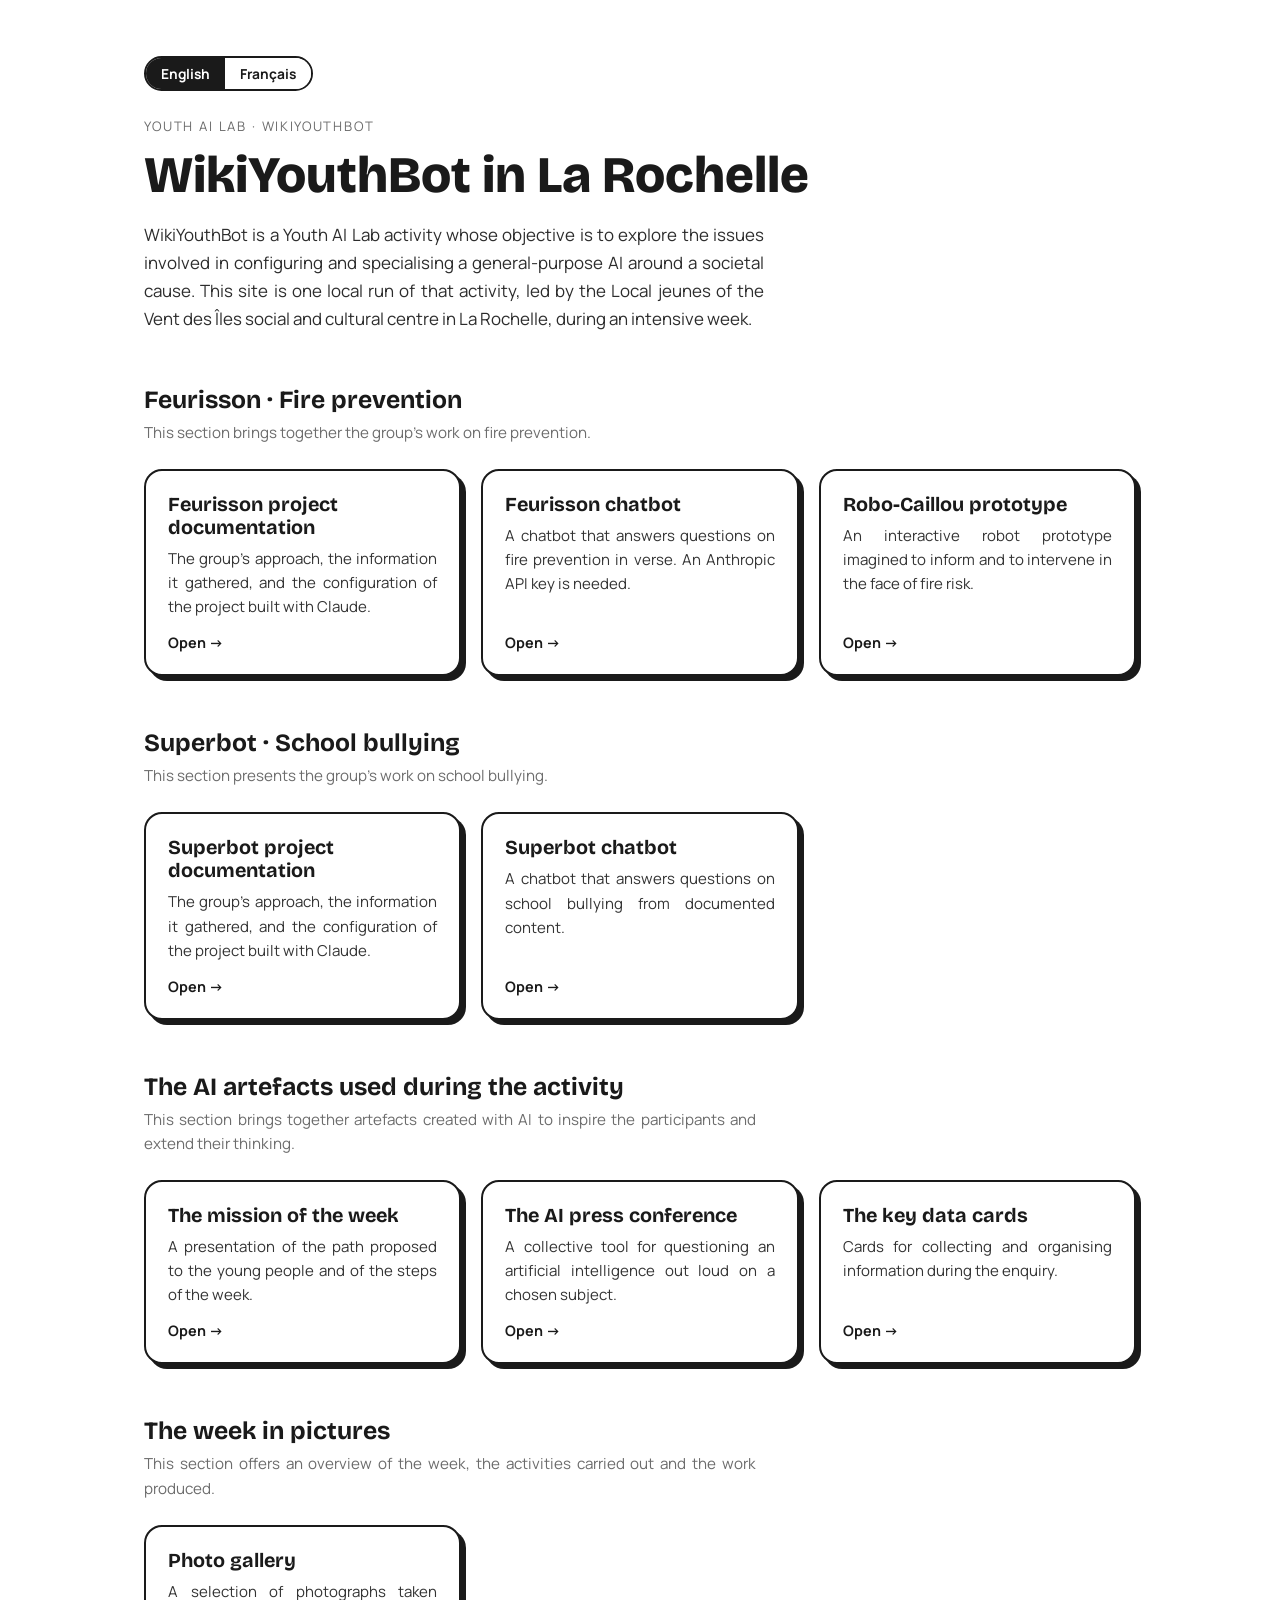
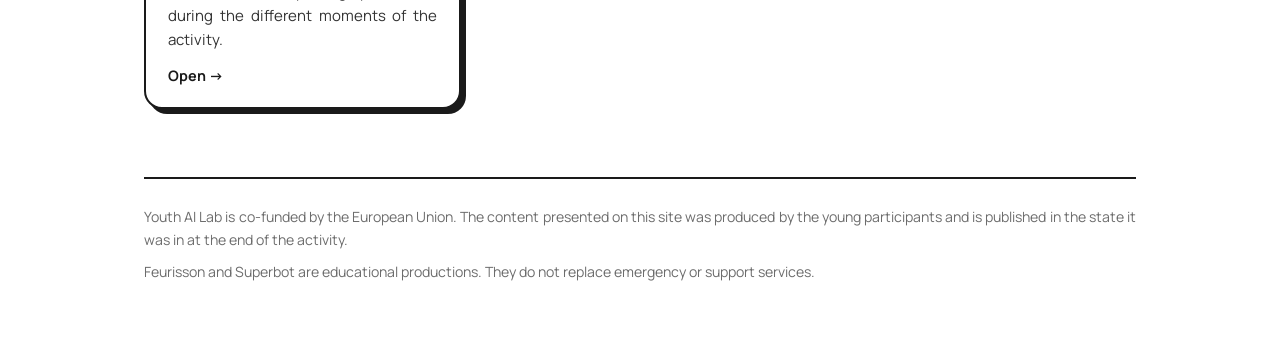
==== commit 76992f83: "Landing: adopt the validated copy, equal-sized cards on a three-column grid" ====
--- a/index.html
+++ b/index.html
@@ -29,59 +29,53 @@
   </div>
 
   <header>
-    <div class="kicker">Youth Ai Lab · WikiYouthBot</div>
+    <div class="kicker">Youth AI Lab · WikiYouthBot</div>
     <h1>
       <span lang="en">WikiYouthBot in La Rochelle</span>
       <span lang="fr">WikiYouthBot à La Rochelle</span>
     </h1>
     <p class="lede">
-      <span lang="en">WikiYouthBot is a Youth Ai Lab activity whose objective is to explore how a general-purpose AI can be specialised on a societal cause. This site is one local run of that activity, led by the youth centre of the Vent des Îles social and cultural centre in La Rochelle, during the intensive week of 27 to 31 July 2026.</span>
-      <span lang="fr">WikiYouthBot est une activité Youth Ai Lab dont l'objectif est d'explorer la spécialisation d'une IA généraliste sur une cause sociétale. Ce site est une déclinaison locale de cette activité, menée par le Local jeune du Centre social et culturel Vent des Îles à La Rochelle, sur la semaine intensive du 27 au 31 juillet 2026.</span>
+      <span lang="en">WikiYouthBot is a Youth AI Lab activity whose objective is to explore the issues involved in configuring and specialising a general-purpose AI around a societal cause. This site is one local run of that activity, led by the Local jeunes of the Vent des Îles social and cultural centre in La Rochelle, during an intensive week.</span>
+      <span lang="fr">WikiYouthBot est une activité Youth AI Lab dont l'objectif est d'explorer les enjeux de configuration et de spécialisation d'une IA généraliste autour d'une cause sociétale. Ce site est une déclinaison locale de cette activité, menée par le Local jeunes du Centre social et culturel Vent des Îles à La Rochelle, pendant une semaine intensive.</span>
     </p>
   </header>
 
   <h2>
-    <span lang="en">Feurisson · Wildfire prevention</span>
+    <span lang="en">Feurisson · Fire prevention</span>
     <span lang="fr">Feurisson · Prévention des incendies</span>
   </h2>
   <p class="sub">
-    <span lang="en">Group 1 worked on wildfire prevention.</span>
-    <span lang="fr">Le groupe 1 a travaillé sur la prévention des incendies.</span>
+    <span lang="en">This section brings together the group's work on fire prevention.</span>
+        <span lang="fr">Cette section rassemble les créations du groupe autour de la prévention des incendies.</span>
   </p>
 
   <div class="grid">
     <a class="card" href="projects/feurisson/">
-      <span class="tag t-doc"><span lang="en">Documentation</span><span lang="fr">Documentation</span></span>
-      <h3><span lang="en">The Claude Project</span><span lang="fr">Le Claude Project</span></h3>
-      <p>
-        <span lang="en">The Claude Project of group 1, with the instructions it wrote, the 35 field cards it filled in, its three personas and its three reference question and answer sheets.</span>
-        <span lang="fr">Le Claude Project du groupe 1, avec les consignes qu'il a écrites, les 35 fiches de terrain qu'il a remplies, ses trois personas et ses trois fiches question-réponse.</span>
-      </p>
-      <span class="more"><span lang="en">Read →</span><span lang="fr">Lire →</span></span>
+      <h3><span lang="en">Feurisson project documentation</span><span lang="fr">Documentation du projet Feurisson</span></h3>
+      <p>
+        <span lang="en">The group's approach, the information it gathered, and the configuration of the project built with Claude.</span>
+        <span lang="fr">La démarche du groupe, les informations recueillies et la configuration du projet réalisé avec Claude.</span>
+      </p>
+      <span class="more"><span lang="en">Open →</span><span lang="fr">Ouvrir →</span></span>
     </a>
 
     <a class="card" href="france/feurisson/">
-      <span class="tag t-fire"><span lang="en">Chatbot</span><span lang="fr">Chatbot</span></span>
-      <h3>Feurisson</h3>
-      <p>
-        <span lang="en">The chatbot of group 1 answers questions on fire prevention, and it only answers in verse. It accepts voice input and reads its answers aloud.</span>
-        <span lang="fr">Le chatbot du groupe 1 répond aux questions sur la prévention des incendies, et il ne répond qu'en vers. Il accepte la dictée vocale et lit ses réponses à voix haute.</span>
-      </p>
-      <span class="note"><span lang="en">An Anthropic API key is needed to use it.</span><span lang="fr">Une clé API Anthropic est nécessaire pour l'utiliser.</span></span>
+      <h3><span lang="en">Feurisson chatbot</span><span lang="fr">Chatbot Feurisson</span></h3>
+      <p>
+        <span lang="en">A chatbot that answers questions on fire prevention in verse. An Anthropic API key is needed.</span>
+        <span lang="fr">Un chatbot qui répond en vers aux questions sur la prévention des incendies. Une clé API Anthropic est nécessaire.</span>
+      </p>
       <span class="more"><span lang="en">Open →</span><span lang="fr">Ouvrir →</span></span>
     </a>
 
     <a class="card" href="france/robo-caillou/">
-      <span class="tag t-robot"><span lang="en">Robot prototype</span><span lang="fr">Prototype de robot</span></span>
-      <h3>Robo-Caillou</h3>
-      <p>
-        <span lang="en">The prevention robot imagined by group 1. Its eyes follow the wildfire vigilance level, and it has two intervention modes.</span>
-        <span lang="fr">Le robot de prévention imaginé par le groupe 1. Ses yeux suivent le niveau de vigilance incendie, et il dispose de deux modes d'intervention.</span>
-      </p>
-      <span class="note"><span lang="en">No key is needed.</span><span lang="fr">Aucune clé n'est nécessaire.</span></span>
-      <span class="more"><span lang="en">Open →</span><span lang="fr">Ouvrir →</span></span>
-    </a>
-
+      <h3><span lang="en">Robo-Caillou prototype</span><span lang="fr">Prototype Robo-Caillou</span></h3>
+      <p>
+        <span lang="en">An interactive robot prototype imagined to inform and to intervene in the face of fire risk.</span>
+        <span lang="fr">Un prototype interactif de robot imaginé pour informer et intervenir face aux risques d'incendie.</span>
+      </p>
+      <span class="more"><span lang="en">Open →</span><span lang="fr">Ouvrir →</span></span>
+    </a>
   </div>
 
   <h2>
@@ -89,71 +83,63 @@
     <span lang="fr">Superbot · Harcèlement scolaire</span>
   </h2>
   <p class="sub">
-    <span lang="en">Group 2 worked on school bullying.</span>
-    <span lang="fr">Le groupe 2 a travaillé sur le harcèlement scolaire.</span>
+    <span lang="en">This section presents the group's work on school bullying.</span>
+        <span lang="fr">Cette section présente les créations du groupe autour du harcèlement scolaire.</span>
   </p>
 
   <div class="grid">
     <a class="card" href="projects/superbot/">
-      <span class="tag t-doc"><span lang="en">Documentation</span><span lang="fr">Documentation</span></span>
-      <h3><span lang="en">The Claude Project</span><span lang="fr">Le Claude Project</span></h3>
-      <p>
-        <span lang="en">The Claude Project of group 2, with the instructions it wrote, the twelve or so field cards it filled in, its four personas and its reference question and answer sheet.</span>
-        <span lang="fr">Le Claude Project du groupe 2, avec les consignes qu'il a écrites, la douzaine de fiches de terrain qu'il a remplies, ses quatre personas et sa fiche question-réponse.</span>
-      </p>
-      <span class="more"><span lang="en">Read →</span><span lang="fr">Lire →</span></span>
+      <h3><span lang="en">Superbot project documentation</span><span lang="fr">Documentation du projet Superbot</span></h3>
+      <p>
+        <span lang="en">The group's approach, the information it gathered, and the configuration of the project built with Claude.</span>
+        <span lang="fr">La démarche du groupe, les informations recueillies et la configuration du projet réalisé avec Claude.</span>
+      </p>
+      <span class="more"><span lang="en">Open →</span><span lang="fr">Ouvrir →</span></span>
     </a>
 
     <a class="card" href="france/superbot/">
-      <span class="tag t-bully"><span lang="en">Chatbot</span><span lang="fr">Chatbot</span></span>
-      <h3>Superbot</h3>
-      <p>
-        <span lang="en">The chatbot of group 2 answers questions on school bullying from six reference answers whose sources are displayed. The robot imagined by the group is presented at the bottom of the page.</span>
-        <span lang="fr">Le chatbot du groupe 2 répond aux questions sur le harcèlement scolaire à partir de six réponses de référence dont les sources sont affichées. Le robot imaginé par le groupe est présenté en bas de la page.</span>
-      </p>
-      <span class="note"><span lang="en">No key is needed.</span><span lang="fr">Aucune clé n'est nécessaire.</span></span>
-      <span class="more"><span lang="en">Open →</span><span lang="fr">Ouvrir →</span></span>
-    </a>
-
-  </div>
-
-  <h2>
-    <span lang="en">AI artefacts used in the activity</span>
-    <span lang="fr">Les artefacts IA utilisés dans l'activité</span>
-  </h2>
-  <p class="sub">
-    <span lang="en">Three artefacts built with AI served as examples or as facilitation supports during the activity. They are in French.</span>
-    <span lang="fr">Trois artefacts construits avec l'IA ont servi d'exemple ou de facilitateur pendant l'activité. Ils sont en français.</span>
+      <h3><span lang="en">Superbot chatbot</span><span lang="fr">Chatbot Superbot</span></h3>
+      <p>
+        <span lang="en">A chatbot that answers questions on school bullying from documented content.</span>
+        <span lang="fr">Un chatbot qui répond aux questions sur le harcèlement scolaire à partir de contenus documentés.</span>
+      </p>
+      <span class="more"><span lang="en">Open →</span><span lang="fr">Ouvrir →</span></span>
+    </a>
+  </div>
+
+  <h2>
+    <span lang="en">The AI artefacts used during the activity</span>
+    <span lang="fr">Les artefacts IA utilisés pendant l'activité</span>
+  </h2>
+  <p class="sub">
+    <span lang="en">This section brings together artefacts created with AI to inspire the participants and extend their thinking.</span>
+        <span lang="fr">Cette section rassemble des artefacts créés avec l'IA pour inspirer les participants et prolonger leur réflexion.</span>
   </p>
 
   <div class="grid">
     <a class="card" href="tools/mission/">
-      <span class="tag t-kit"><span lang="en">Artefact</span><span lang="fr">Artefact</span></span>
-      <h3><span lang="en">Mission of the week</span><span lang="fr">La mission de la semaine</span></h3>
-      <p>
-        <span lang="en">The roadmap of the week, in sixteen steps, opened with the groups each morning.</span>
-        <span lang="fr">La feuille de route de la semaine, en seize étapes, ouverte avec les groupes chaque matin.</span>
+      <h3><span lang="en">The mission of the week</span><span lang="fr">La mission de la semaine</span></h3>
+      <p>
+        <span lang="en">A presentation of the path proposed to the young people and of the steps of the week.</span>
+        <span lang="fr">Une présentation du parcours proposé aux jeunes et des étapes de la semaine.</span>
       </p>
       <span class="more"><span lang="en">Open →</span><span lang="fr">Ouvrir →</span></span>
     </a>
 
     <a class="card" href="tools/press-conference/">
-      <span class="tag t-kit"><span lang="en">Artefact</span><span lang="fr">Artefact</span></span>
-      <h3><span lang="en">AI press conference</span><span lang="fr">La conférence de presse IA</span></h3>
-      <p>
-        <span lang="en">A device that lets a whole group question an AI out loud. The city, the topic, the register and the voice are set before starting.</span>
-        <span lang="fr">Un dispositif qui permet à un groupe entier d'interroger une IA à voix haute. La ville, le sujet, le registre et la voix se règlent avant de commencer.</span>
-      </p>
-      <span class="note"><span lang="en">A Gemini or Claude key is needed, as well as a local server for the microphone.</span><span lang="fr">Une clé Gemini ou Claude est nécessaire, ainsi qu'un serveur local pour le micro.</span></span>
+      <h3><span lang="en">The AI press conference</span><span lang="fr">La conférence de presse IA</span></h3>
+      <p>
+        <span lang="en">A collective tool for questioning an artificial intelligence out loud on a chosen subject.</span>
+        <span lang="fr">Un outil collectif pour interroger une intelligence artificielle à voix haute sur un sujet choisi.</span>
+      </p>
       <span class="more"><span lang="en">Open →</span><span lang="fr">Ouvrir →</span></span>
     </a>
 
     <a class="card" href="tools/key-data-cards/">
-      <span class="tag t-kit"><span lang="en">Printable</span><span lang="fr">Imprimable</span></span>
-      <h3><span lang="en">Key data cards</span><span lang="fr">Les bristols données clés</span></h3>
-      <p>
-        <span lang="en">The field enquiry cards to print, on which the groups note a figure, an actor, a place, a useful action and their source.</span>
-        <span lang="fr">Les fiches d'enquête à imprimer, sur lesquelles les groupes notent un chiffre, un acteur, un lieu, un geste utile et leur source.</span>
+      <h3><span lang="en">The key data cards</span><span lang="fr">Les bristols « données clés »</span></h3>
+      <p>
+        <span lang="en">Cards for collecting and organising information during the enquiry.</span>
+        <span lang="fr">Des fiches pour recueillir et organiser les informations pendant l'enquête.</span>
       </p>
       <span class="more"><span lang="en">Open →</span><span lang="fr">Ouvrir →</span></span>
     </a>
@@ -164,17 +150,16 @@
     <span lang="fr">La semaine en images</span>
   </h2>
   <p class="sub">
-    <span lang="en">Twenty-four photographs were taken during the week.</span>
-    <span lang="fr">Vingt-quatre photographies ont été prises pendant la semaine.</span>
+    <span lang="en">This section offers an overview of the week, the activities carried out and the work produced.</span>
+        <span lang="fr">Cette section propose un aperçu de la semaine, des activités menées et des productions réalisées.</span>
   </p>
 
   <div class="grid">
     <a class="card" href="gallery/">
-      <span class="tag t-kit"><span lang="en">Gallery</span><span lang="fr">Galerie</span></span>
-      <h3><span lang="en">Photographs</span><span lang="fr">Photographies</span></h3>
-      <p>
-        <span lang="en">Twenty-four photographs taken during the week, from 27 to 31 July 2026.</span>
-        <span lang="fr">Vingt-quatre photographies prises pendant la semaine, du 27 au 31 juillet 2026.</span>
+      <h3><span lang="en">Photo gallery</span><span lang="fr">Galerie photo</span></h3>
+      <p>
+        <span lang="en">A selection of photographs taken during the different moments of the activity.</span>
+        <span lang="fr">Une sélection de photographies prises pendant les différents temps de l'activité.</span>
       </p>
       <span class="more"><span lang="en">Open →</span><span lang="fr">Ouvrir →</span></span>
     </a>
@@ -182,15 +167,12 @@
 
   <footer>
     <p>
-      <span lang="en">Youth Ai Lab is co-funded by the European Union. The productions on this site are the work of the young participants and are published as they were left at the end of the workshop week.</span>
-      <span lang="fr">Youth Ai Lab est cofinancé par l'Union européenne. Les productions de ce site sont le travail des jeunes participants et sont publiées telles qu'ils les ont laissées à la fin de la semaine.</span>
+      <span lang="en">Youth AI Lab is co-funded by the European Union. The content presented on this site was produced by the young participants and is published in the state it was in at the end of the activity.</span>
+      <span lang="fr">Youth AI Lab est cofinancé par l'Union européenne. Les contenus présentés sur ce site ont été réalisés par les jeunes participants et sont publiés dans leur état à la fin de l'activité.</span>
     </p>
     <p>
-      <span lang="en">Neither Feurisson nor Superbot is an emergency service. In case of fire, call 18, or 112 in Europe, or 114 by SMS. For bullying, call 3018. For a child in danger, call 119.</span>
-      <span lang="fr">Ni Feurisson ni Superbot ne sont des services de secours. En cas d'incendie, appelez le 18, le 112 en Europe, ou le 114 par SMS. Pour le harcèlement, le 3018. Pour un enfant en danger, le 119.</span>
-    </p>
-    <p>
-      <span lang="en">Source and reuse: </span><span lang="fr">Sources et réutilisation : </span><a href="https://github.com/Youth-AI-Lab/wikiyouthbot">github.com/Youth-AI-Lab/wikiyouthbot</a>
+      <span lang="en">Feurisson and Superbot are educational productions. They do not replace emergency or support services.</span>
+      <span lang="fr">Feurisson et Superbot sont des productions pédagogiques. Ils ne remplacent pas les services d'urgence et d'accompagnement.</span>
     </p>
   </footer>
 </div>
--- a/style.css
+++ b/style.css
@@ -58,10 +58,13 @@
 .sub { color: var(--soft); font-size: .95rem; margin-bottom: 24px; max-width: 68ch; line-height: 1.6;
        text-align: justify; text-justify: inter-word; hyphens: auto; }
 
-.grid { display: grid; grid-template-columns: repeat(auto-fit, minmax(272px, 1fr)); gap: 20px; }
+.grid { display: grid; grid-template-columns: repeat(3, minmax(0, 1fr)); gap: 20px; align-items: stretch; }
+@media (max-width: 900px) { .grid { grid-template-columns: repeat(2, minmax(0, 1fr)); } }
+@media (max-width: 620px) { .grid { grid-template-columns: 1fr; } }
 
 .card {
-  display: block; text-decoration: none; color: inherit; background: #fff;
+  display: flex; flex-direction: column; height: 100%;
+  text-decoration: none; color: inherit; background: #fff;
   border: 2px solid var(--ink); border-radius: 18px; padding: 22px;
   box-shadow: 5px 5px 0 var(--ink);
   transition: transform .15s ease, box-shadow .15s ease;
@@ -85,7 +88,7 @@
 .card p { font-size: .94rem; line-height: 1.6; color: #333;
           text-align: justify; text-justify: inter-word; hyphens: auto; }
 .card .note { display: block; margin-top: 10px; font-size: .84rem; color: var(--soft); }
-.card .more { margin-top: 14px; display: block; font-weight: 700; font-size: .9rem; }
+.card .more { margin-top: auto; padding-top: 14px; display: block; font-weight: 700; font-size: .9rem; }
 
 footer {
   margin-top: 68px; padding-top: 26px; border-top: 2px solid var(--ink);
